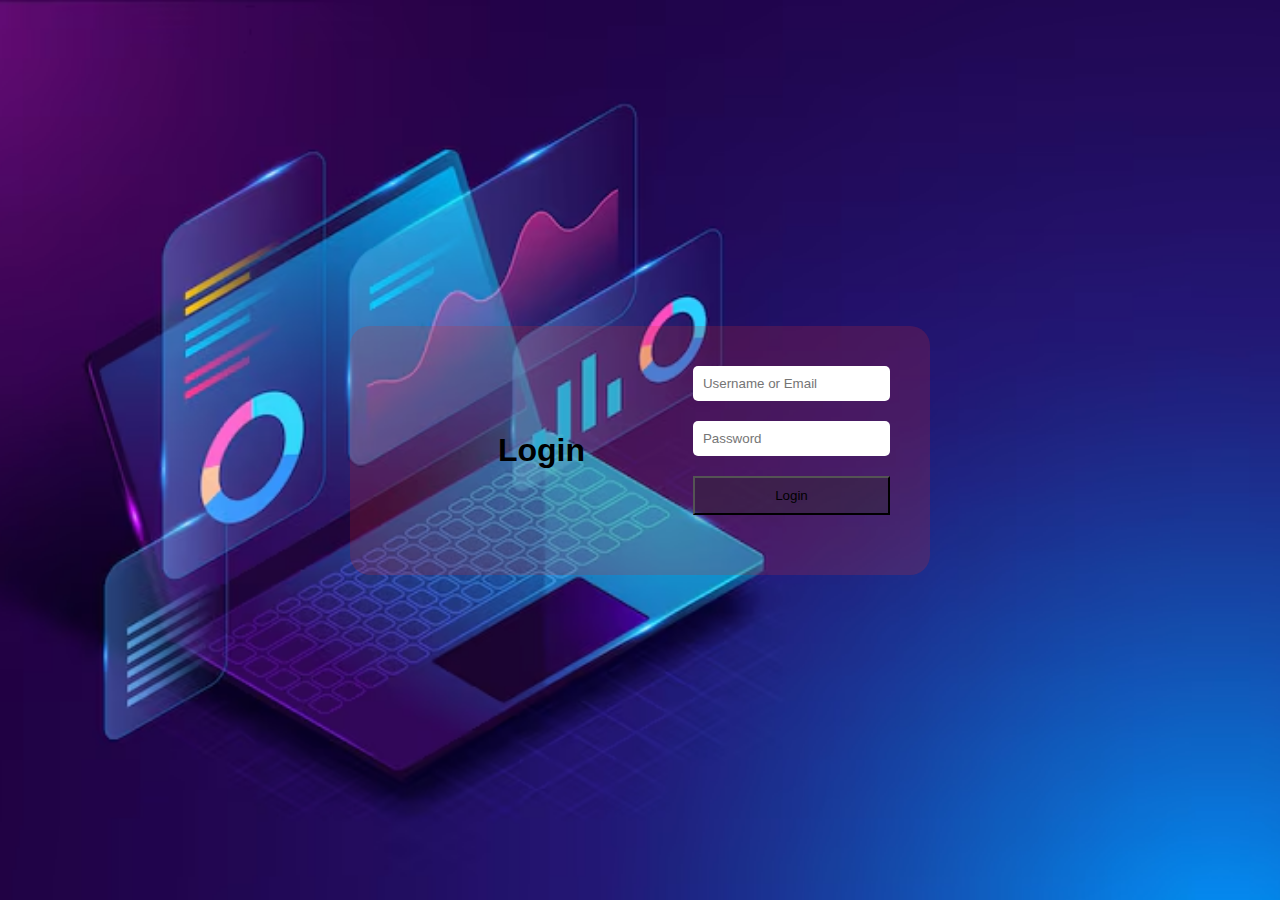
==== index.html @ 906b85e6 "finsh the half of the project. I should fingh the svg" ====
<!DOCTYPE html>
<html lang="en">

<head>
    <meta charset="UTF-8">
    <link rel="stylesheet" href="CSS/style.css">
    <meta name="viewport" content="width=device-width, initial-scale=1.0">
    <title>GraphQL Profile Page</title>
    <link rel="stylesheet" href="CSS/style.css">
</head>

</html>

<body>
    <div id="login-block">
        <h1 id="LoginText">Login</h1>
        <form id="login-form">
            <input type="text" id="username" placeholder="Username or Email" required>
            <input type="password" id="password" placeholder="Password" required>
            <button type="submit">Login</button>
        </form>
        <div id="notification" class="hidden"></div>
    </div>

    <script src="/JS/login.js"></script>

</body>

</html>
---- CSS/style.css ----
body {
    font-family: Graphik-Medium, sans-serif;
    background-repeat: no-repeat;
    background-size: cover;
    background-position: center;
    align-items: center;
    display: flex;
    justify-content: center;
    min-height: 100vh;
    margin: 0;
    padding: 0;
    background-image: url(isometric-tech-futuristic-background_52683-74303.avif);
    background-color: aqua;
}

#login-block{
    max-width: 500px;
    width: 100%;
    max-height: 500px;
    height: 100%;
    background-color: #d42a2a36;
    display: flex;
    justify-content: center;
    align-items: center;
    padding: 40px;
    margin: 0;
    border-radius: 20px;

}

#LoginText {
    border: 40cm;
    margin:auto;
}

form {
    display: flex;
    flex-direction: column;
}

input {
    padding: 10px;
    border: none;
    border-radius: 5px;
    margin-bottom: 20px;
    box-shadow:rgba(0, 0, 0, 0.854);
    
}
button{
    padding: 10px;
    background-color: rgba(44, 41, 41, 0.382);
    margin-bottom: 20px;
    box-shadow:rgba(0, 0, 0, 0.854);
    transition: all 0.5s;
}

button:hover {
    background-color: rgba(86, 80, 80, 0.382);
}

#notification {
    position: fixed;
    top: 10px;
    right: 10px;
    padding: 10px 20px;
    font-size: 16px;
    border-radius: 5px;
    display: none;
    z-index: 1000;

}

#notification.success {
    background-color: #4caf50; /* Green for success */
    color: white;
}

#notification.error {
    background-color: #f44336; /* Red for errors */
    color: white;
}

.hidden {
    display: none;
}
---- CSS/style.css ----
body {
    font-family: Graphik-Medium, sans-serif;
    background-repeat: no-repeat;
    background-size: cover;
    background-position: center;
    align-items: center;
    display: flex;
    justify-content: center;
    min-height: 100vh;
    margin: 0;
    padding: 0;
    background-image: url(isometric-tech-futuristic-background_52683-74303.avif);
    background-color: aqua;
}

#login-block{
    max-width: 500px;
    width: 100%;
    max-height: 500px;
    height: 100%;
    background-color: #d42a2a36;
    display: flex;
    justify-content: center;
    align-items: center;
    padding: 40px;
    margin: 0;
    border-radius: 20px;

}

#LoginText {
    border: 40cm;
    margin:auto;
}

form {
    display: flex;
    flex-direction: column;
}

input {
    padding: 10px;
    border: none;
    border-radius: 5px;
    margin-bottom: 20px;
    box-shadow:rgba(0, 0, 0, 0.854);
    
}
button{
    padding: 10px;
    background-color: rgba(44, 41, 41, 0.382);
    margin-bottom: 20px;
    box-shadow:rgba(0, 0, 0, 0.854);
    transition: all 0.5s;
}

button:hover {
    background-color: rgba(86, 80, 80, 0.382);
}

#notification {
    position: fixed;
    top: 10px;
    right: 10px;
    padding: 10px 20px;
    font-size: 16px;
    border-radius: 5px;
    display: none;
    z-index: 1000;

}

#notification.success {
    background-color: #4caf50; /* Green for success */
    color: white;
}

#notification.error {
    background-color: #f44336; /* Red for errors */
    color: white;
}

.hidden {
    display: none;
}
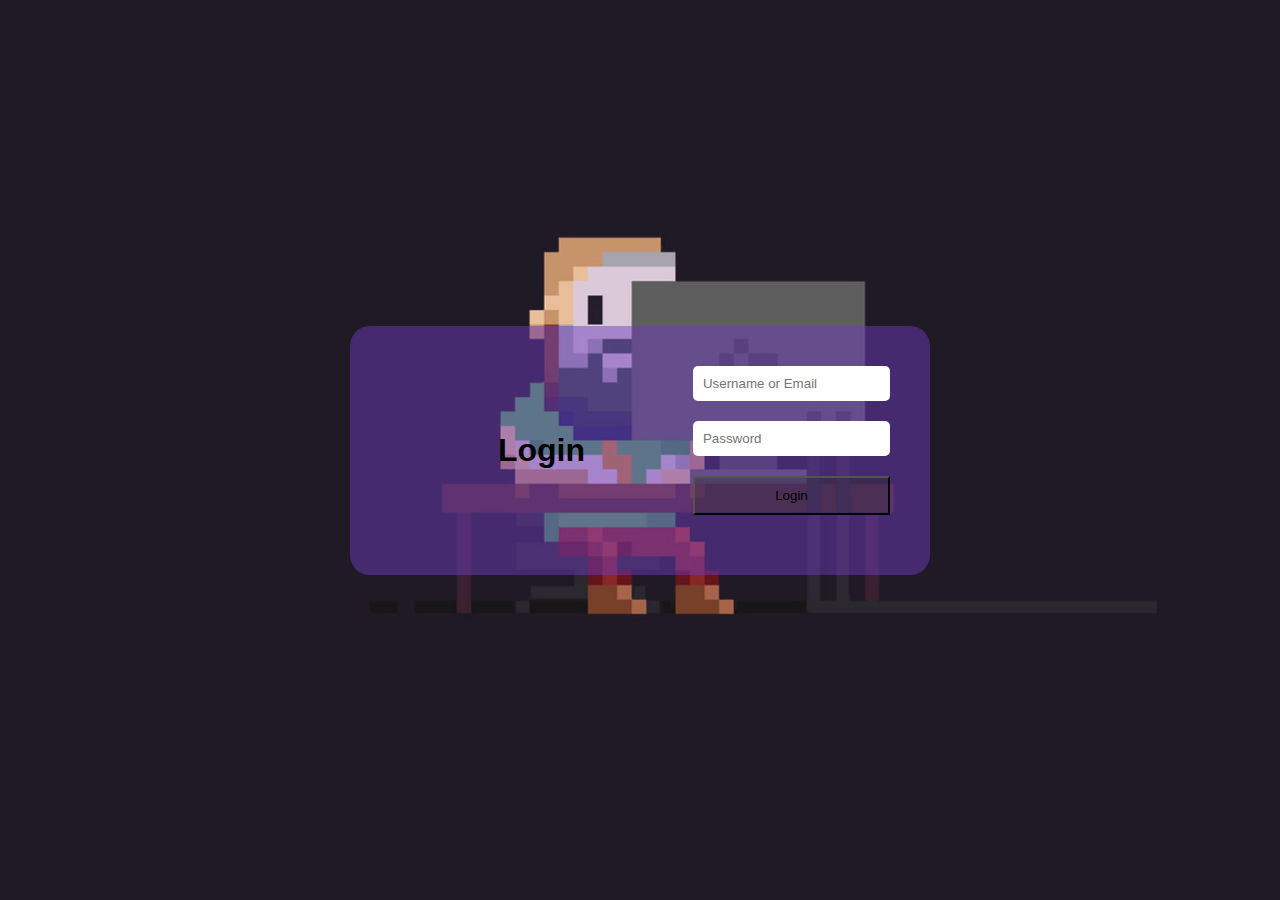
==== commit d64cbcf1: "fix the js link" ====
--- a/index.html
+++ b/index.html
@@ -22,7 +22,7 @@
         <div id="notification" class="hidden"></div>
     </div>
 
-    <script src="/JS/login.js"></script>
+    <script src="JS/login.js"></script>
 
 </body>
 
--- a/CSS/style.css
+++ b/CSS/style.css
@@ -9,7 +9,10 @@
     min-height: 100vh;
     margin: 0;
     padding: 0;
-    background-image: url(isometric-tech-futuristic-background_52683-74303.avif);
+    background-image: url(wallpaperflare.com_wallpaper.jpg);
+    background-attachment: fixed;
+    background-size: cover;
+    background-position: center;
     background-color: aqua;
 }
 
@@ -18,7 +21,7 @@
     width: 100%;
     max-height: 500px;
     height: 100%;
-    background-color: #d42a2a36;
+    background-color: #6f3cbd7c;
     display: flex;
     justify-content: center;
     align-items: center;
--- a/CSS/style.css
+++ b/CSS/style.css
@@ -9,7 +9,10 @@
     min-height: 100vh;
     margin: 0;
     padding: 0;
-    background-image: url(isometric-tech-futuristic-background_52683-74303.avif);
+    background-image: url(wallpaperflare.com_wallpaper.jpg);
+    background-attachment: fixed;
+    background-size: cover;
+    background-position: center;
     background-color: aqua;
 }
 
@@ -18,7 +21,7 @@
     width: 100%;
     max-height: 500px;
     height: 100%;
-    background-color: #d42a2a36;
+    background-color: #6f3cbd7c;
     display: flex;
     justify-content: center;
     align-items: center;
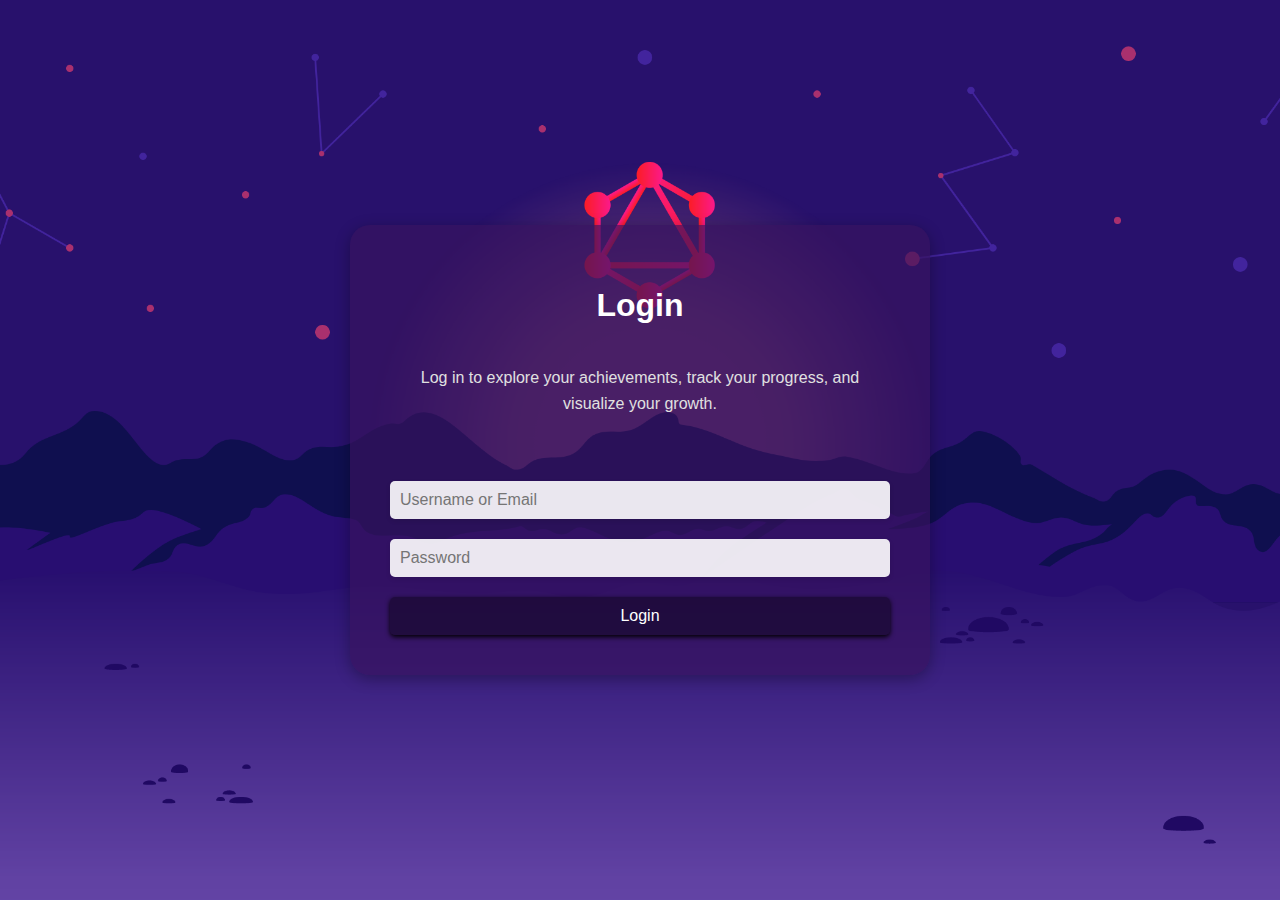
==== commit b1411305: "work on the style" ====
--- a/index.html
+++ b/index.html
@@ -3,17 +3,23 @@
 
 <head>
     <meta charset="UTF-8">
-    <link rel="stylesheet" href="CSS/style.css">
     <meta name="viewport" content="width=device-width, initial-scale=1.0">
     <title>GraphQL Profile Page</title>
     <link rel="stylesheet" href="CSS/style.css">
+    <link rel="icon" type="image/x-icon" href="/CSS/graphqlFavicon3.png">
 </head>
 
-</html>
 
 <body>
     <div id="login-block">
-        <h1 id="LoginText">Login</h1>
+        <div id="welcome-section">
+            <h1 id="LoginText">Login</h1>
+            <p id="welcome-message">
+                <!-- Unlock your journey with just a few clicks.  -->
+                <br>
+                Log in to explore your achievements, track your progress, and visualize your growth.
+            </p>
+        </div>
         <form id="login-form">
             <input type="text" id="username" placeholder="Username or Email" required>
             <input type="password" id="password" placeholder="Password" required>
@@ -23,7 +29,6 @@
     </div>
 
     <script src="JS/login.js"></script>
-
 </body>
 
-</html>+</html>
--- a/CSS/style.css
+++ b/CSS/style.css
@@ -9,36 +9,48 @@
     min-height: 100vh;
     margin: 0;
     padding: 0;
-    background-image: url(wallpaperflare.com_wallpaper.jpg);
-    background-attachment: fixed;
+    background-image: url(QL1.png);
     background-size: cover;
     background-position: center;
-    background-color: aqua;
+    background-color: #6f3cbd7c;
 }
 
-#login-block{
+#login-block {
     max-width: 500px;
     width: 100%;
-    max-height: 500px;
-    height: 100%;
-    background-color: #6f3cbd7c;
+    background-color: #38135eaf;
     display: flex;
+    flex-direction: column;
     justify-content: center;
     align-items: center;
     padding: 40px;
-    margin: 0;
     border-radius: 20px;
+    box-shadow: 0 4px 15px rgba(0, 0, 0, 0.3);
+    text-align: center;
+}
 
+#welcome-section {
+    margin-bottom: 2rem;
 }
 
 #LoginText {
-    border: 40cm;
-    margin:auto;
+    font-size: 2rem;
+    font-weight: 700;
+    color: #fff;
+    margin-bottom: 1rem;
+}
+
+#welcome-message {
+    font-size: 1rem;
+    color: #e0e0e0;
+    line-height: 1.6;
+    margin-bottom: 2rem;
 }
 
 form {
     display: flex;
     flex-direction: column;
+    width: 100%;
 }
 
 input {
@@ -46,15 +58,27 @@
     border: none;
     border-radius: 5px;
     margin-bottom: 20px;
-    box-shadow:rgba(0, 0, 0, 0.854);
-    
+    font-size: 1rem;
+    background-color: rgba(255, 255, 255, 0.9);
+    color: #333;
+    box-shadow: 0 2px 5px rgba(0, 0, 0, 0.1);
 }
-button{
+
+input:focus {
+    outline: none;
+    box-shadow: 0 0 5px rgba(255, 255, 255, 0.5);
+}
+
+button {
     padding: 10px;
-    background-color: rgba(44, 41, 41, 0.382);
-    margin-bottom: 20px;
-    box-shadow:rgba(0, 0, 0, 0.854);
+    background-color: rgba(0, 0, 0, 0.382);
+    border: none;
+    border-radius: 5px;
+    color: #fff;
+    font-size: 1rem;
+    cursor: pointer;
     transition: all 0.5s;
+    box-shadow: 0 2px 5px rgb(0, 0, 0);
 }
 
 button:hover {
@@ -70,16 +94,15 @@
     border-radius: 5px;
     display: none;
     z-index: 1000;
-
 }
 
 #notification.success {
-    background-color: #4caf50; /* Green for success */
+    background-color: #4caf50;
     color: white;
 }
 
 #notification.error {
-    background-color: #f44336; /* Red for errors */
+    background-color: #f44336;
     color: white;
 }
 
